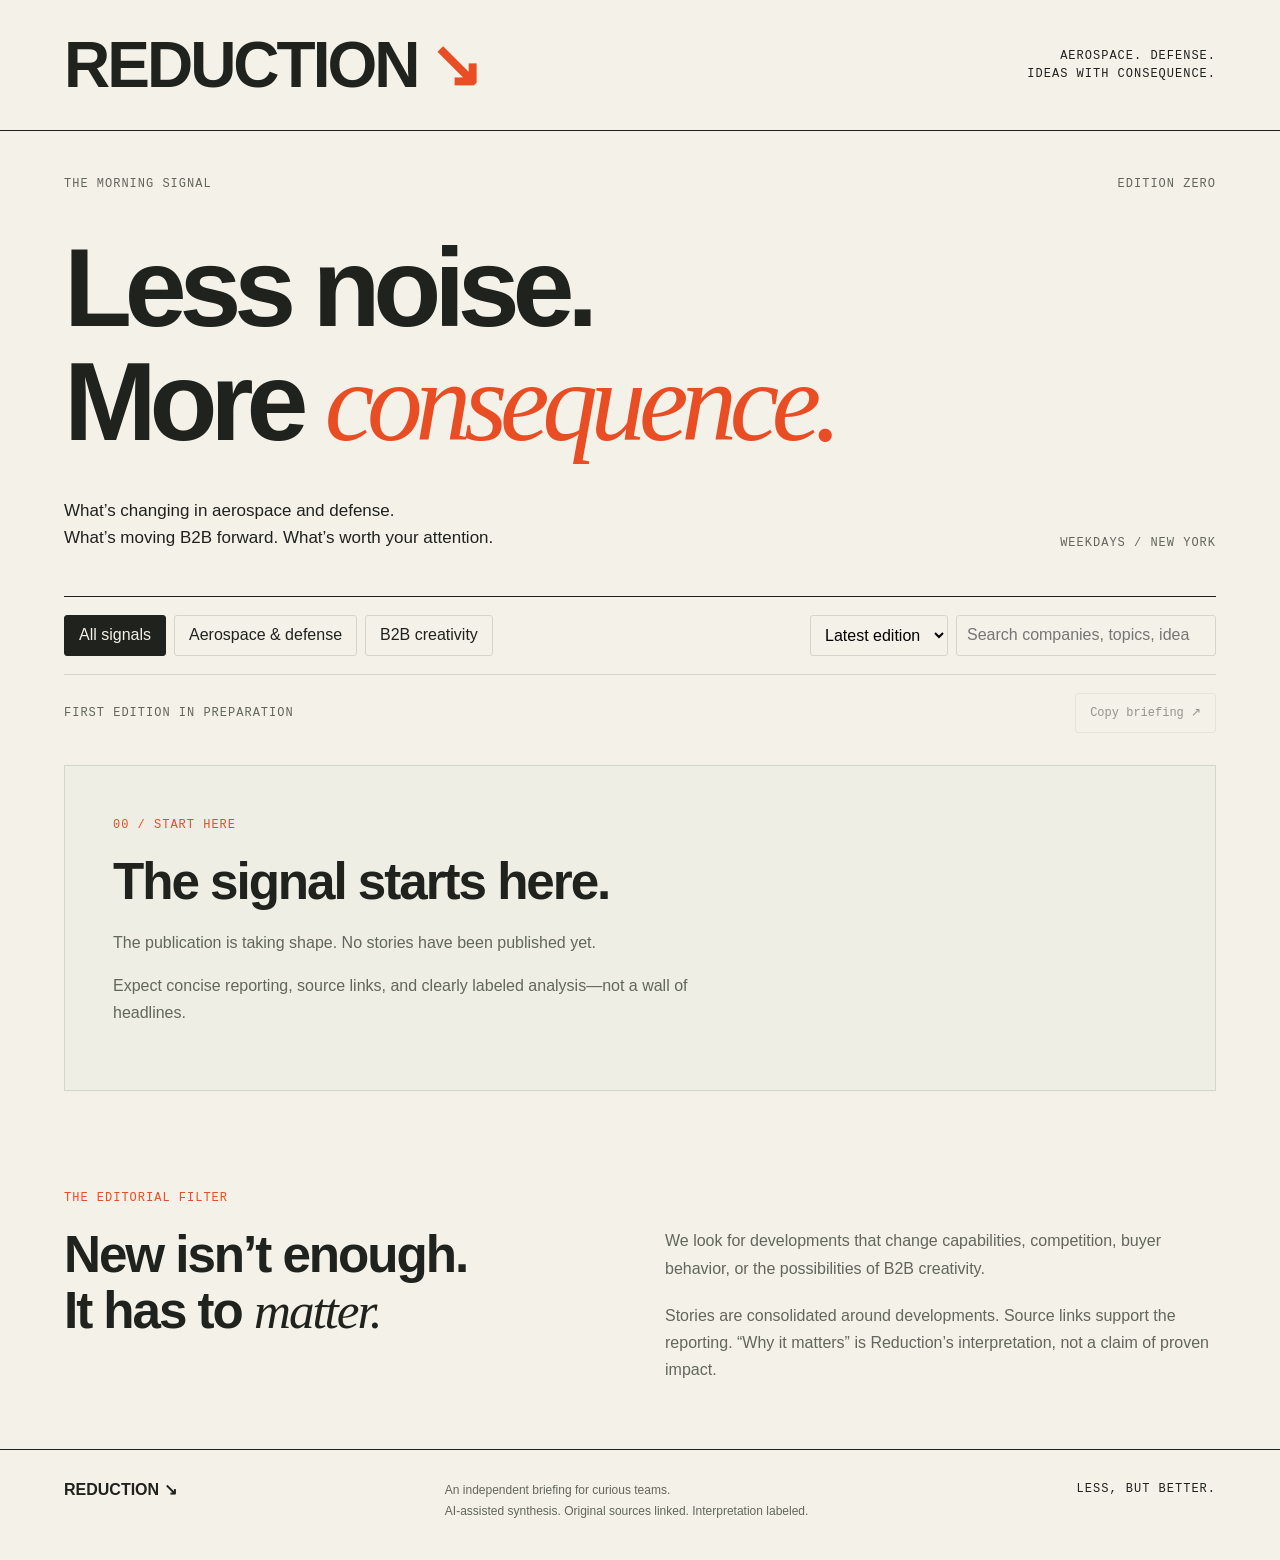
==== public/index.html @ 0b32e48b "Add files via upload" ====
<!doctype html>
<html lang="en"><head><meta charset="utf-8"><meta name="viewport" content="width=device-width,initial-scale=1"><meta name="description" content="Less noise. More consequence. Aerospace, defense, and exceptional B2B creativity."><meta name="theme-color" content="#f4f1e9"><title>Reduction — Less noise. More consequence.</title><link rel="stylesheet" href="style.css"></head>
<body><header><a class="brand" href="./" aria-label="Reduction home">REDUCTION<span>↘</span></a><div class="strap">AEROSPACE. DEFENSE.<br>IDEAS WITH CONSEQUENCE.</div></header>
<main><section class="intro"><div class="eyebrow">THE MORNING SIGNAL <span id="edition-date">EDITION ZERO</span></div><h1>Less noise.<br>More <em>consequence.</em></h1><div class="intro-bottom"><p>What’s changing in aerospace and defense.<br>What’s moving B2B forward. What’s worth your attention.</p><span class="schedule">WEEKDAYS / NEW YORK</span></div></section>
<section class="toolbar" aria-label="Browse stories"><div class="tabs"><button data-category="all" class="active" aria-pressed="true">All signals</button><button data-category="industry" aria-pressed="false">Aerospace & defense</button><button data-category="marketing" aria-pressed="false">B2B creativity</button></div><div class="controls"><label class="sr-only" for="edition">Edition</label><select id="edition"><option value="">Latest edition</option></select><label class="sr-only" for="search">Search stories</label><input id="search" type="search" placeholder="Search companies, topics, ideas…"></div></section>
<div class="status"><span id="status">FIRST EDITION IN PREPARATION</span><button id="copy" disabled>Copy briefing ↗</button></div><section id="stories" aria-live="polite"><div class="empty"><span class="marker">00 / START HERE</span><h2>The signal starts here.</h2><p>The publication is taking shape. No stories have been published yet.</p><p>Expect concise reporting, source links, and clearly labeled analysis—not a wall of headlines.</p></div></section>
<section class="method"><span class="marker">THE EDITORIAL FILTER</span><h2>New isn’t enough.<br>It has to <em>matter.</em></h2><div><p>We look for developments that change capabilities, competition, buyer behavior, or the possibilities of B2B creativity.</p><p>Stories are consolidated around developments. Source links support the reporting. “Why it matters” is Reduction’s interpretation, not a claim of proven impact.</p></div></section></main>
<footer><strong>REDUCTION ↘</strong><p>An independent briefing for curious teams.<br>AI-assisted synthesis. Original sources linked. Interpretation labeled.</p><span>LESS, BUT BETTER.</span></footer><script src="app.js" defer></script></body></html>
---- public/style.css ----
:root{--paper:#f4f1e9;--ink:#20221e;--muted:#62665b;--accent:#e94d24;--line:#d5d5c9}*{box-sizing:border-box}body{margin:0;background:var(--paper);color:var(--ink);font-family:Arial,Helvetica,sans-serif}header,main,footer{max-width:1440px;margin:auto;padding:0 5vw}header{padding-top:28px;padding-bottom:28px;display:flex;justify-content:space-between;align-items:center;border-bottom:1px solid var(--ink)}.brand{font-weight:900;letter-spacing:-3px;font-size:clamp(32px,5vw,66px);color:var(--ink);text-decoration:none}.brand span{color:var(--accent);margin-left:12px}.strap,.eyebrow,.schedule,.marker,.status,footer>span{font-family:monospace;font-size:12px;letter-spacing:1px;line-height:1.5}.strap{text-align:right}.intro{padding:44px 0}.eyebrow{display:flex;justify-content:space-between;color:var(--muted)}h1{font-size:clamp(54px,8.7vw,118px);line-height:1.02;letter-spacing:-.065em;margin:38px 0}em{font-family:Georgia,serif;font-weight:normal}h1 em{color:var(--accent)}.intro-bottom{display:flex;justify-content:space-between;align-items:end;gap:20px}.intro-bottom p{font-size:17px;line-height:1.6;margin:0}.schedule{white-space:nowrap;color:var(--muted)}.toolbar{border-top:1px solid var(--ink);border-bottom:1px solid var(--line);padding:18px 0;display:flex;justify-content:space-between;gap:16px;flex-wrap:wrap}.tabs,.controls{display:flex;gap:8px;flex-wrap:wrap}button,select,input{font:inherit}button{cursor:pointer;border:1px solid var(--line);background:transparent;padding:10px 14px;border-radius:3px;color:var(--ink)}button.active{background:var(--ink);color:var(--paper);border-color:var(--ink)}button:disabled{opacity:.45;cursor:default}input,select{border:1px solid var(--line);background:transparent;padding:10px;border-radius:3px;max-width:100%}input{width:260px}.status{display:flex;justify-content:space-between;align-items:center;padding:18px 0;color:var(--muted);gap:15px}.status button{font-size:12px}.empty{border:1px solid var(--line);padding:48px;background:#eeeee4;margin:14px 0 48px}.marker{color:var(--accent)}h2{font-size:clamp(32px,4vw,52px);letter-spacing:-.04em;line-height:1.08;margin:20px 0}.empty p,.method p{max-width:620px;line-height:1.7;color:var(--muted)}.story{display:grid;grid-template-columns:70px 1fr;gap:20px;padding:34px 0;border-bottom:1px solid var(--line)}.number{font:24px Georgia,serif;color:var(--accent)}.story h2{font-size:clamp(26px,3.1vw,42px);max-width:940px;margin:12px 0 20px}.story .summary{max-width:900px;font-size:17px;line-height:1.7}.why{border-left:3px solid var(--accent);padding:10px 18px;max-width:900px;background:#eeeee4;line-height:1.6}.why strong{display:block;font:11px monospace;letter-spacing:1px;color:var(--accent);margin-bottom:7px}.sources{display:flex;gap:14px;flex-wrap:wrap;margin:20px 0 10px}.sources a{font-size:13px;color:var(--ink);text-underline-offset:4px}.tags{font:11px monospace;color:var(--muted);line-height:1.8}.method{padding:50px 0;display:grid;grid-template-columns:1fr 1fr;column-gap:50px}.method .marker{grid-column:1/-1}.method p{margin-top:20px}footer{border-top:1px solid var(--ink);padding-top:30px;padding-bottom:40px;display:flex;justify-content:space-between;gap:25px;align-items:start}footer p{font-size:12px;line-height:1.7;color:var(--muted);margin:0}.sr-only{position:absolute;width:1px;height:1px;padding:0;margin:-1px;overflow:hidden;clip:rect(0,0,0,0);white-space:nowrap;border:0}:focus-visible{outline:3px solid var(--accent);outline-offset:4px}@media(max-width:700px){.strap{font-size:9px}.intro-bottom{display:block}.schedule{display:block;margin-top:20px}.controls{width:100%}input{flex:1;min-width:150px}.tabs button{font-size:12px;padding:10px}.empty{padding:26px}.story{grid-template-columns:32px 1fr;gap:10px}.method{grid-template-columns:1fr}.method .marker{grid-column:auto}footer{flex-direction:column}.status{font-size:10px}h1{margin:28px 0}}
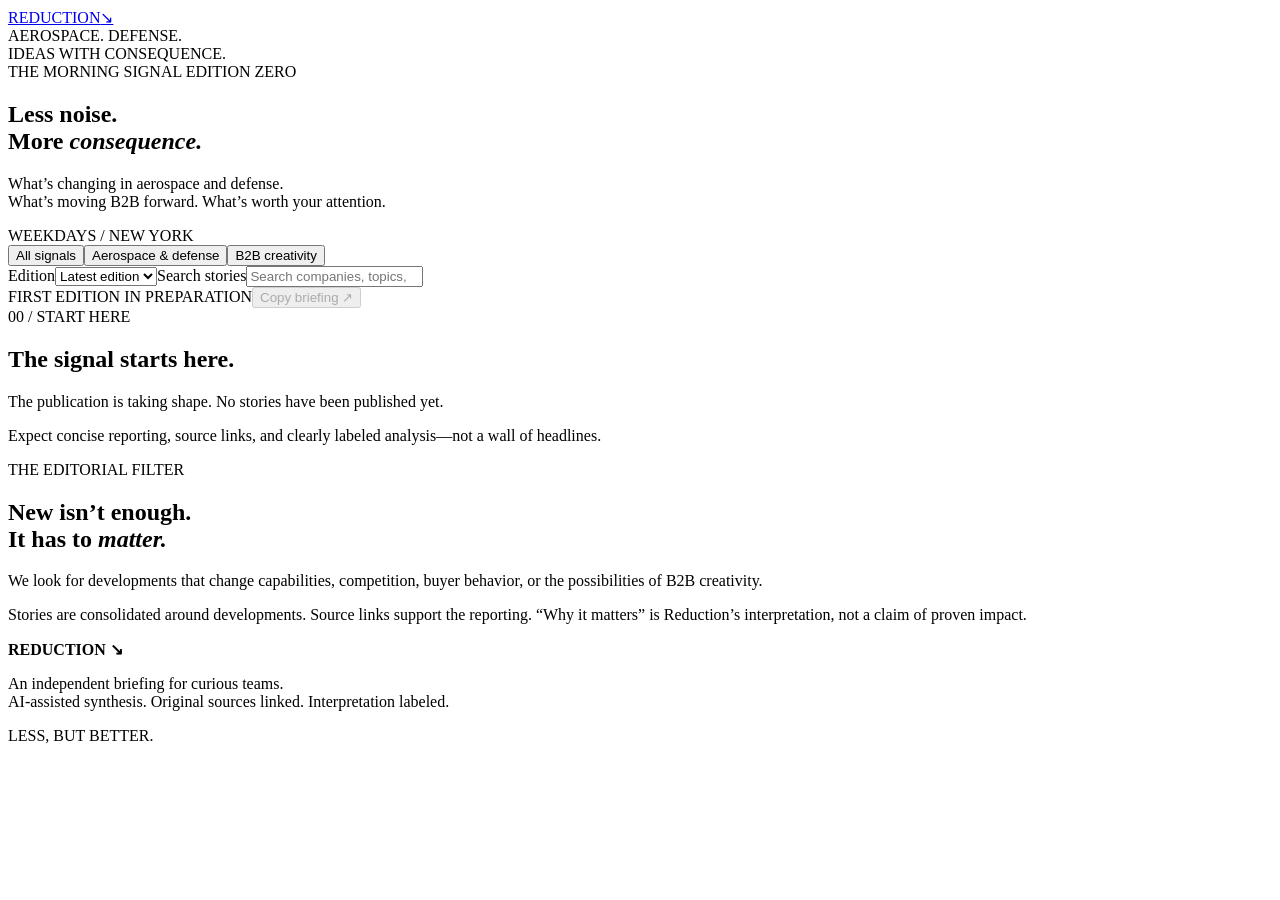
==== commit cc6a04d7: "Add base tag to HTML head for relative URLs" ====
--- a/public/index.html
+++ b/public/index.html
@@ -1,8 +1,8 @@
 <!doctype html>
-<html lang="en"><head><meta charset="utf-8"><meta name="viewport" content="width=device-width,initial-scale=1"><meta name="description" content="Less noise. More consequence. Aerospace, defense, and exceptional B2B creativity."><meta name="theme-color" content="#f4f1e9"><title>Reduction — Less noise. More consequence.</title><link rel="stylesheet" href="style.css"></head>
+<html lang="en"><head><meta charset="utf-8"><base href="/"><meta name="viewport" content="width=device-width,initial-scale=1"><meta name="description" content="Less noise. More consequence. Aerospace, defense, and exceptional B2B creativity."><meta name="theme-color" content="#f4f1e9"><title>Reduction — Less noise. More consequence.</title><link rel="stylesheet" href="style.css"></head>
 <body><header><a class="brand" href="./" aria-label="Reduction home">REDUCTION<span>↘</span></a><div class="strap">AEROSPACE. DEFENSE.<br>IDEAS WITH CONSEQUENCE.</div></header>
 <main><section class="intro"><div class="eyebrow">THE MORNING SIGNAL <span id="edition-date">EDITION ZERO</span></div><h1>Less noise.<br>More <em>consequence.</em></h1><div class="intro-bottom"><p>What’s changing in aerospace and defense.<br>What’s moving B2B forward. What’s worth your attention.</p><span class="schedule">WEEKDAYS / NEW YORK</span></div></section>
 <section class="toolbar" aria-label="Browse stories"><div class="tabs"><button data-category="all" class="active" aria-pressed="true">All signals</button><button data-category="industry" aria-pressed="false">Aerospace & defense</button><button data-category="marketing" aria-pressed="false">B2B creativity</button></div><div class="controls"><label class="sr-only" for="edition">Edition</label><select id="edition"><option value="">Latest edition</option></select><label class="sr-only" for="search">Search stories</label><input id="search" type="search" placeholder="Search companies, topics, ideas…"></div></section>
 <div class="status"><span id="status">FIRST EDITION IN PREPARATION</span><button id="copy" disabled>Copy briefing ↗</button></div><section id="stories" aria-live="polite"><div class="empty"><span class="marker">00 / START HERE</span><h2>The signal starts here.</h2><p>The publication is taking shape. No stories have been published yet.</p><p>Expect concise reporting, source links, and clearly labeled analysis—not a wall of headlines.</p></div></section>
 <section class="method"><span class="marker">THE EDITORIAL FILTER</span><h2>New isn’t enough.<br>It has to <em>matter.</em></h2><div><p>We look for developments that change capabilities, competition, buyer behavior, or the possibilities of B2B creativity.</p><p>Stories are consolidated around developments. Source links support the reporting. “Why it matters” is Reduction’s interpretation, not a claim of proven impact.</p></div></section></main>
-<footer><strong>REDUCTION ↘</strong><p>An independent briefing for curious teams.<br>AI-assisted synthesis. Original sources linked. Interpretation labeled.</p><span>LESS, BUT BETTER.</span></footer><script src="app.js" defer></script></body></html>+<footer><strong>REDUCTION ↘</strong><p>An independent briefing for curious teams.<br>AI-assisted synthesis. Original sources linked. Interpretation labeled.</p><span>LESS, BUT BETTER.</span></footer><script src="app.js" defer></script></body></html>
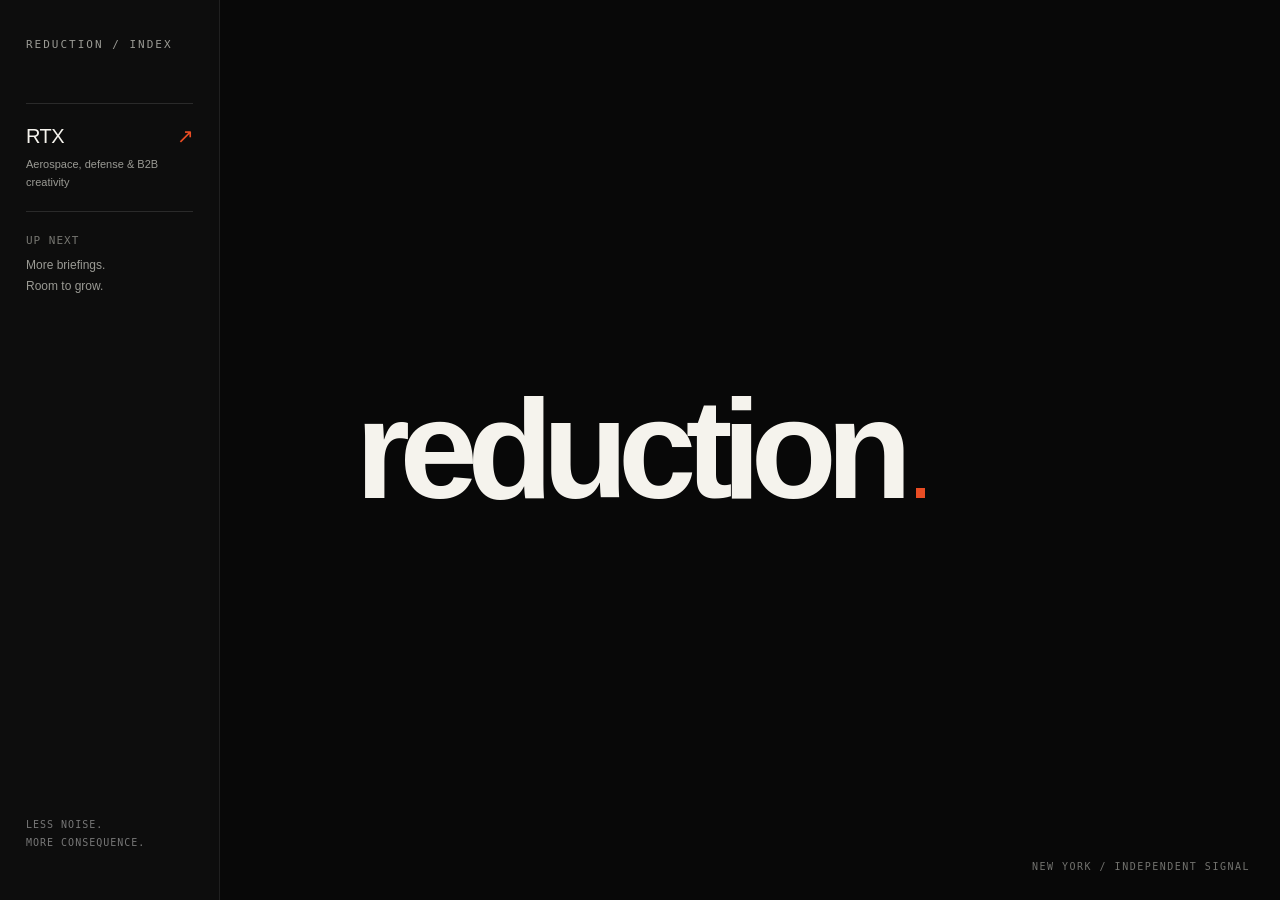
==== commit 2d1352be: "Add Reduction homepage and dedicated RTX briefing page" ====
--- a/public/index.html
+++ b/public/index.html
@@ -1,8 +1,40 @@
 <!doctype html>
-<html lang="en"><head><meta charset="utf-8"><base href="/"><meta name="viewport" content="width=device-width,initial-scale=1"><meta name="description" content="Less noise. More consequence. Aerospace, defense, and exceptional B2B creativity."><meta name="theme-color" content="#f4f1e9"><title>Reduction — Less noise. More consequence.</title><link rel="stylesheet" href="style.css"></head>
-<body><header><a class="brand" href="./" aria-label="Reduction home">REDUCTION<span>↘</span></a><div class="strap">AEROSPACE. DEFENSE.<br>IDEAS WITH CONSEQUENCE.</div></header>
-<main><section class="intro"><div class="eyebrow">THE MORNING SIGNAL <span id="edition-date">EDITION ZERO</span></div><h1>Less noise.<br>More <em>consequence.</em></h1><div class="intro-bottom"><p>What’s changing in aerospace and defense.<br>What’s moving B2B forward. What’s worth your attention.</p><span class="schedule">WEEKDAYS / NEW YORK</span></div></section>
-<section class="toolbar" aria-label="Browse stories"><div class="tabs"><button data-category="all" class="active" aria-pressed="true">All signals</button><button data-category="industry" aria-pressed="false">Aerospace & defense</button><button data-category="marketing" aria-pressed="false">B2B creativity</button></div><div class="controls"><label class="sr-only" for="edition">Edition</label><select id="edition"><option value="">Latest edition</option></select><label class="sr-only" for="search">Search stories</label><input id="search" type="search" placeholder="Search companies, topics, ideas…"></div></section>
-<div class="status"><span id="status">FIRST EDITION IN PREPARATION</span><button id="copy" disabled>Copy briefing ↗</button></div><section id="stories" aria-live="polite"><div class="empty"><span class="marker">00 / START HERE</span><h2>The signal starts here.</h2><p>The publication is taking shape. No stories have been published yet.</p><p>Expect concise reporting, source links, and clearly labeled analysis—not a wall of headlines.</p></div></section>
-<section class="method"><span class="marker">THE EDITORIAL FILTER</span><h2>New isn’t enough.<br>It has to <em>matter.</em></h2><div><p>We look for developments that change capabilities, competition, buyer behavior, or the possibilities of B2B creativity.</p><p>Stories are consolidated around developments. Source links support the reporting. “Why it matters” is Reduction’s interpretation, not a claim of proven impact.</p></div></section></main>
-<footer><strong>REDUCTION ↘</strong><p>An independent briefing for curious teams.<br>AI-assisted synthesis. Original sources linked. Interpretation labeled.</p><span>LESS, BUT BETTER.</span></footer><script src="app.js" defer></script></body></html>
+<html lang="en">
+<head>
+<meta charset="utf-8">
+<meta name="viewport" content="width=device-width, initial-scale=1">
+<meta name="theme-color" content="#080808">
+<meta name="description" content="Reduction. Less noise. More consequence. Explore our briefings.">
+<title>reduction</title>
+<style>
+:root{color-scheme:dark;--bg:#080808;--fg:#f5f3ed;--muted:#9a9a94;--orange:#e94d24}*{box-sizing:border-box}html,body{margin:0;min-height:100%;background:var(--bg);color:var(--fg);font-family:Arial,Helvetica,sans-serif}body{min-height:100svh}a{color:inherit}main{min-height:100svh;display:grid;place-items:center;padding:30px}h1{font-size:clamp(68px,11vw,170px);font-weight:600;letter-spacing:-.075em;line-height:1;margin:0;text-align:center}h1::after{content:"";display:inline-block;width:.065em;height:.065em;background:var(--orange);margin-left:.1em;vertical-align:baseline}.pane{position:fixed;inset:0 auto 0 0;width:220px;padding:38px 26px;background:#0d0d0d;border-right:1px solid #202020;display:flex;flex-direction:column;z-index:10}.pane-label{font:11px monospace;letter-spacing:2px;color:var(--muted);margin:0 0 52px}.navigation{list-style:none;padding:0;margin:0}.navigation li{border-top:1px solid #2a2a2a}.navigation a{display:block;text-decoration:none;padding:20px 0}.nav-title{display:flex;align-items:center;justify-content:space-between;font-size:20px;letter-spacing:-.5px}.nav-title span:last-child{color:var(--orange)}.nav-note{display:block;color:var(--muted);font-size:11px;line-height:1.6;margin-top:8px;max-width:155px}.navigation a:hover .nav-title{color:var(--orange)}.future{padding:22px 0;border-top:1px solid #2a2a2a;margin:0;color:var(--muted);font-size:12px;line-height:1.7}.future span{display:block;font:11px monospace;color:#767671;letter-spacing:1px;margin-bottom:8px}.pane-footer{margin-top:auto;padding-top:35px;color:#777;font:10px monospace;letter-spacing:1px;line-height:1.8}.menu-toggle,.close{display:none}.signature{position:fixed;right:30px;bottom:28px;font:10px monospace;letter-spacing:1.5px;color:#72726e}.skip{position:fixed;top:-100px;left:240px;padding:12px;background:var(--fg);color:var(--bg);z-index:30}.skip:focus{top:12px}:focus-visible{outline:2px solid var(--orange);outline-offset:6px}@media(max-width:1000px){.pane{transform:translateX(-100%);transition:transform .2s ease;width:260px;box-shadow:15px 0 60px #0008}.pane.open{transform:translateX(0)}.menu-toggle{display:block;position:fixed;left:24px;top:24px;border:1px solid #343434;background:transparent;color:var(--fg);padding:11px 14px;font:11px monospace;letter-spacing:1px;cursor:pointer;z-index:11}.close{display:block;border:0;background:none;color:var(--muted);font:12px monospace;position:absolute;right:20px;top:37px;cursor:pointer}.pane.open~.menu-toggle{visibility:hidden}.signature{left:24px;right:auto;font-size:9px}.skip{left:24px}h1{font-size:clamp(56px,15vw,140px)}}@media(prefers-reduced-motion:reduce){.pane{transition:none}}
+</style>
+</head>
+<body>
+<a class="skip" href="#main">Skip to content</a>
+<aside class="pane" id="navigation-pane" aria-label="Site navigation">
+<p class="pane-label">REDUCTION / INDEX</p>
+<button class="close" type="button" aria-label="Close navigation">CLOSE ×</button>
+<nav aria-label="Briefings"><ul class="navigation">
+<li><a href="/rtx"><span class="nav-title"><span>RTX</span><span aria-hidden="true">↗</span></span><span class="nav-note">Aerospace, defense &amp; B2B creativity</span></a></li>
+</ul></nav>
+<p class="future"><span>UP NEXT</span>More briefings.<br>Room to grow.</p>
+<p class="pane-footer">LESS NOISE.<br>MORE CONSEQUENCE.</p>
+</aside>
+<button class="menu-toggle" type="button" aria-controls="navigation-pane" aria-expanded="false">MENU +</button>
+<main id="main"><h1>reduction</h1></main>
+<div class="signature" aria-hidden="true">NEW YORK / INDEPENDENT SIGNAL</div>
+<script>
+const pane=document.getElementById('navigation-pane');
+const toggle=document.querySelector('.menu-toggle');
+const close=document.querySelector('.close');
+const mobile=window.matchMedia('(max-width:1000px)');
+function setMenu(open){pane.classList.toggle('open',open);toggle.setAttribute('aria-expanded',String(open));pane.inert=mobile.matches&&!open;if(open&&mobile.matches)close.focus()}
+toggle.addEventListener('click',()=>setMenu(true));
+close.addEventListener('click',()=>{setMenu(false);toggle.focus()});
+document.addEventListener('keydown',e=>{if(e.key==='Escape'&&pane.classList.contains('open')){setMenu(false);toggle.focus()}});
+mobile.addEventListener('change',()=>setMenu(false));
+setMenu(false);
+</script>
+</body>
+</html>
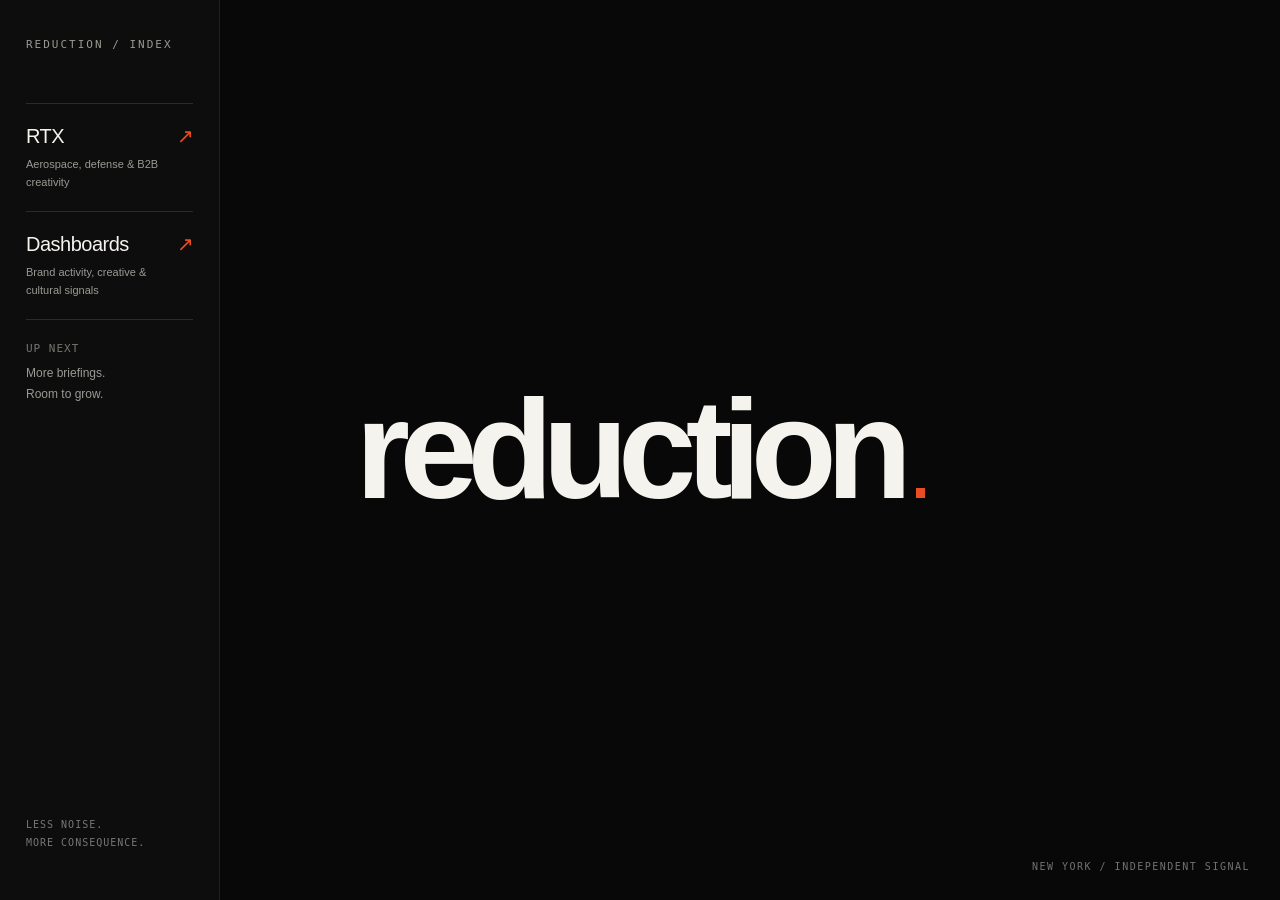
==== commit aa21ff16: "Connect homepage to brand dashboards" ====
--- a/public/index.html
+++ b/public/index.html
@@ -17,6 +17,7 @@
 <button class="close" type="button" aria-label="Close navigation">CLOSE ×</button>
 <nav aria-label="Briefings"><ul class="navigation">
 <li><a href="/rtx"><span class="nav-title"><span>RTX</span><span aria-hidden="true">↗</span></span><span class="nav-note">Aerospace, defense &amp; B2B creativity</span></a></li>
+<li><a href="/dashboards"><span class="nav-title"><span>Dashboards</span><span aria-hidden="true">↗</span></span><span class="nav-note">Brand activity, creative &amp; cultural signals</span></a></li>
 </ul></nav>
 <p class="future"><span>UP NEXT</span>More briefings.<br>Room to grow.</p>
 <p class="pane-footer">LESS NOISE.<br>MORE CONSEQUENCE.</p>
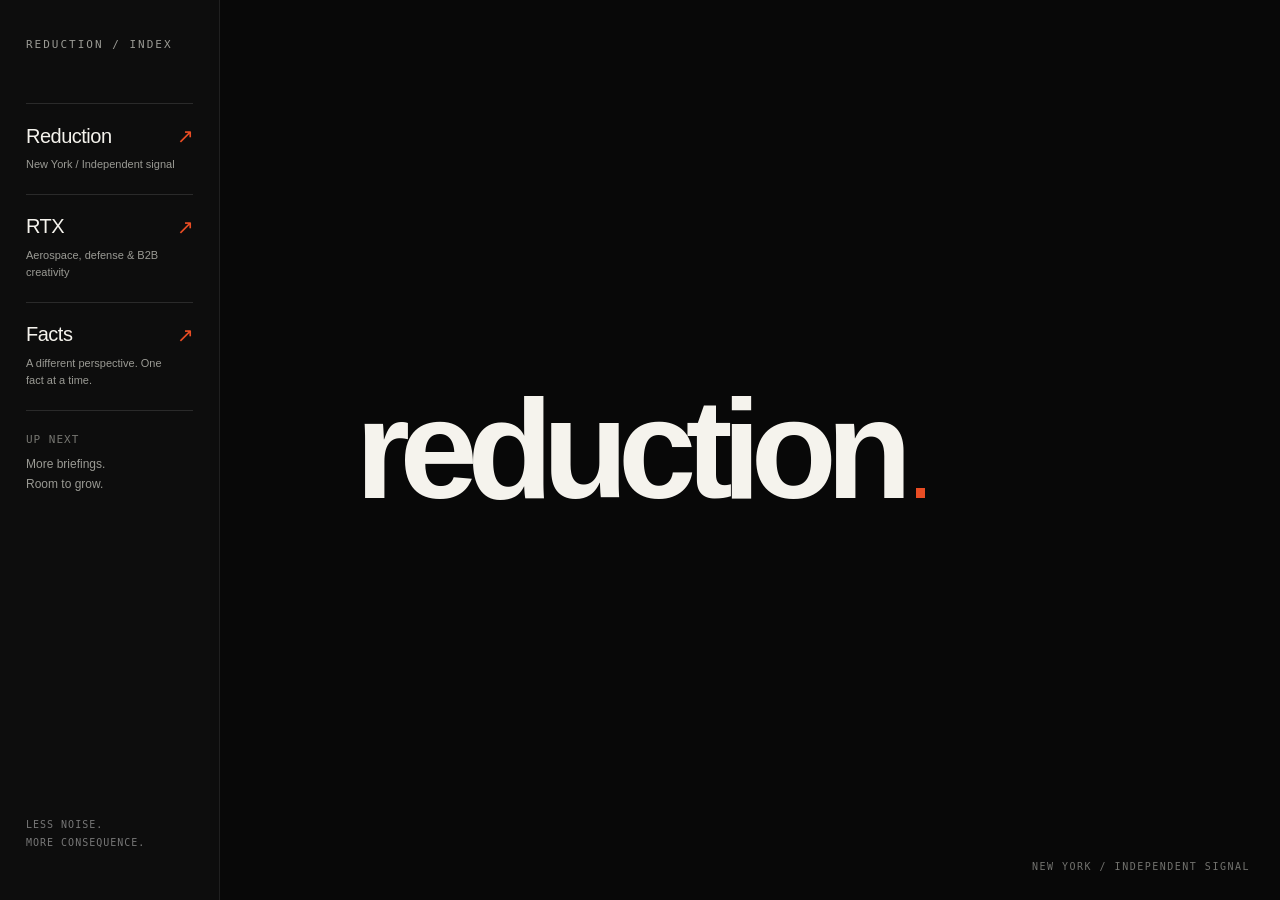
==== commit bbca85da: "Connect homepage to shared Reduction navigation" ====
--- a/public/index.html
+++ b/public/index.html
@@ -1,5 +1,5 @@
 <!doctype html>
-<html lang="en">
+<html lang="en" data-nav-manifest="/site-navigation.json">
 <head>
 <meta charset="utf-8">
 <meta name="viewport" content="width=device-width, initial-scale=1">
@@ -9,17 +9,52 @@
 <style>
 :root{color-scheme:dark;--bg:#080808;--fg:#f5f3ed;--muted:#9a9a94;--orange:#e94d24}*{box-sizing:border-box}html,body{margin:0;min-height:100%;background:var(--bg);color:var(--fg);font-family:Arial,Helvetica,sans-serif}body{min-height:100svh}a{color:inherit}main{min-height:100svh;display:grid;place-items:center;padding:30px}h1{font-size:clamp(68px,11vw,170px);font-weight:600;letter-spacing:-.075em;line-height:1;margin:0;text-align:center}h1::after{content:"";display:inline-block;width:.065em;height:.065em;background:var(--orange);margin-left:.1em;vertical-align:baseline}.pane{position:fixed;inset:0 auto 0 0;width:220px;padding:38px 26px;background:#0d0d0d;border-right:1px solid #202020;display:flex;flex-direction:column;z-index:10}.pane-label{font:11px monospace;letter-spacing:2px;color:var(--muted);margin:0 0 52px}.navigation{list-style:none;padding:0;margin:0}.navigation li{border-top:1px solid #2a2a2a}.navigation a{display:block;text-decoration:none;padding:20px 0}.nav-title{display:flex;align-items:center;justify-content:space-between;font-size:20px;letter-spacing:-.5px}.nav-title span:last-child{color:var(--orange)}.nav-note{display:block;color:var(--muted);font-size:11px;line-height:1.6;margin-top:8px;max-width:155px}.navigation a:hover .nav-title{color:var(--orange)}.future{padding:22px 0;border-top:1px solid #2a2a2a;margin:0;color:var(--muted);font-size:12px;line-height:1.7}.future span{display:block;font:11px monospace;color:#767671;letter-spacing:1px;margin-bottom:8px}.pane-footer{margin-top:auto;padding-top:35px;color:#777;font:10px monospace;letter-spacing:1px;line-height:1.8}.menu-toggle,.close{display:none}.signature{position:fixed;right:30px;bottom:28px;font:10px monospace;letter-spacing:1.5px;color:#72726e}.skip{position:fixed;top:-100px;left:240px;padding:12px;background:var(--fg);color:var(--bg);z-index:30}.skip:focus{top:12px}:focus-visible{outline:2px solid var(--orange);outline-offset:6px}@media(max-width:1000px){.pane{transform:translateX(-100%);transition:transform .2s ease;width:260px;box-shadow:15px 0 60px #0008}.pane.open{transform:translateX(0)}.menu-toggle{display:block;position:fixed;left:24px;top:24px;border:1px solid #343434;background:transparent;color:var(--fg);padding:11px 14px;font:11px monospace;letter-spacing:1px;cursor:pointer;z-index:11}.close{display:block;border:0;background:none;color:var(--muted);font:12px monospace;position:absolute;right:20px;top:37px;cursor:pointer}.pane.open~.menu-toggle{visibility:hidden}.signature{left:24px;right:auto;font-size:9px}.skip{left:24px}h1{font-size:clamp(56px,15vw,140px)}}@media(prefers-reduced-motion:reduce){.pane{transition:none}}
 </style>
+<script src="/site-nav.js" defer></script>
 </head>
 <body>
 <a class="skip" href="#main">Skip to content</a>
 <aside class="pane" id="navigation-pane" aria-label="Site navigation">
 <p class="pane-label">REDUCTION / INDEX</p>
 <button class="close" type="button" aria-label="Close navigation">CLOSE ×</button>
-<nav aria-label="Briefings"><ul class="navigation">
-<li><a href="/rtx"><span class="nav-title"><span>RTX</span><span aria-hidden="true">↗</span></span><span class="nav-note">Aerospace, defense &amp; B2B creativity</span></a></li>
-<li><a href="/dashboards"><span class="nav-title"><span>Dashboards</span><span aria-hidden="true">↗</span></span><span class="nav-note">Brand activity, creative &amp; cultural signals</span></a></li>
-</ul></nav>
-<p class="future"><span>UP NEXT</span>More briefings.<br>Room to grow.</p>
+<nav aria-label="Reduction">
+  <ul class="navigation" data-site-nav>
+    <li>
+      <a href="https://reduction.nyc/" aria-current="page">
+        <span class="nav-title">
+          <span>Reduction</span>
+          <span aria-hidden="true">↗</span>
+        </span>
+        <span class="nav-note">
+          New York / Independent signal
+        </span>
+      </a>
+    </li>
+
+    <li>
+      <a href="https://reduction.nyc/rtx">
+        <span class="nav-title">
+          <span>RTX</span>
+          <span aria-hidden="true">↗</span>
+        </span>
+        <span class="nav-note">
+          Aerospace, defense &amp; B2B creativity
+        </span>
+      </a>
+    </li>
+
+    <li>
+      <a href="https://facts.reduction.nyc/">
+        <span class="nav-title">
+          <span>Facts</span>
+          <span aria-hidden="true">↗</span>
+        </span>
+        <span class="nav-note">
+          A different perspective. One fact at a time.
+        </span>
+      </a>
+    </li>
+  </ul>
+</nav><p class="future"><span>UP NEXT</span>More briefings.<br>Room to grow.</p>
 <p class="pane-footer">LESS NOISE.<br>MORE CONSEQUENCE.</p>
 </aside>
 <button class="menu-toggle" type="button" aria-controls="navigation-pane" aria-expanded="false">MENU +</button>
